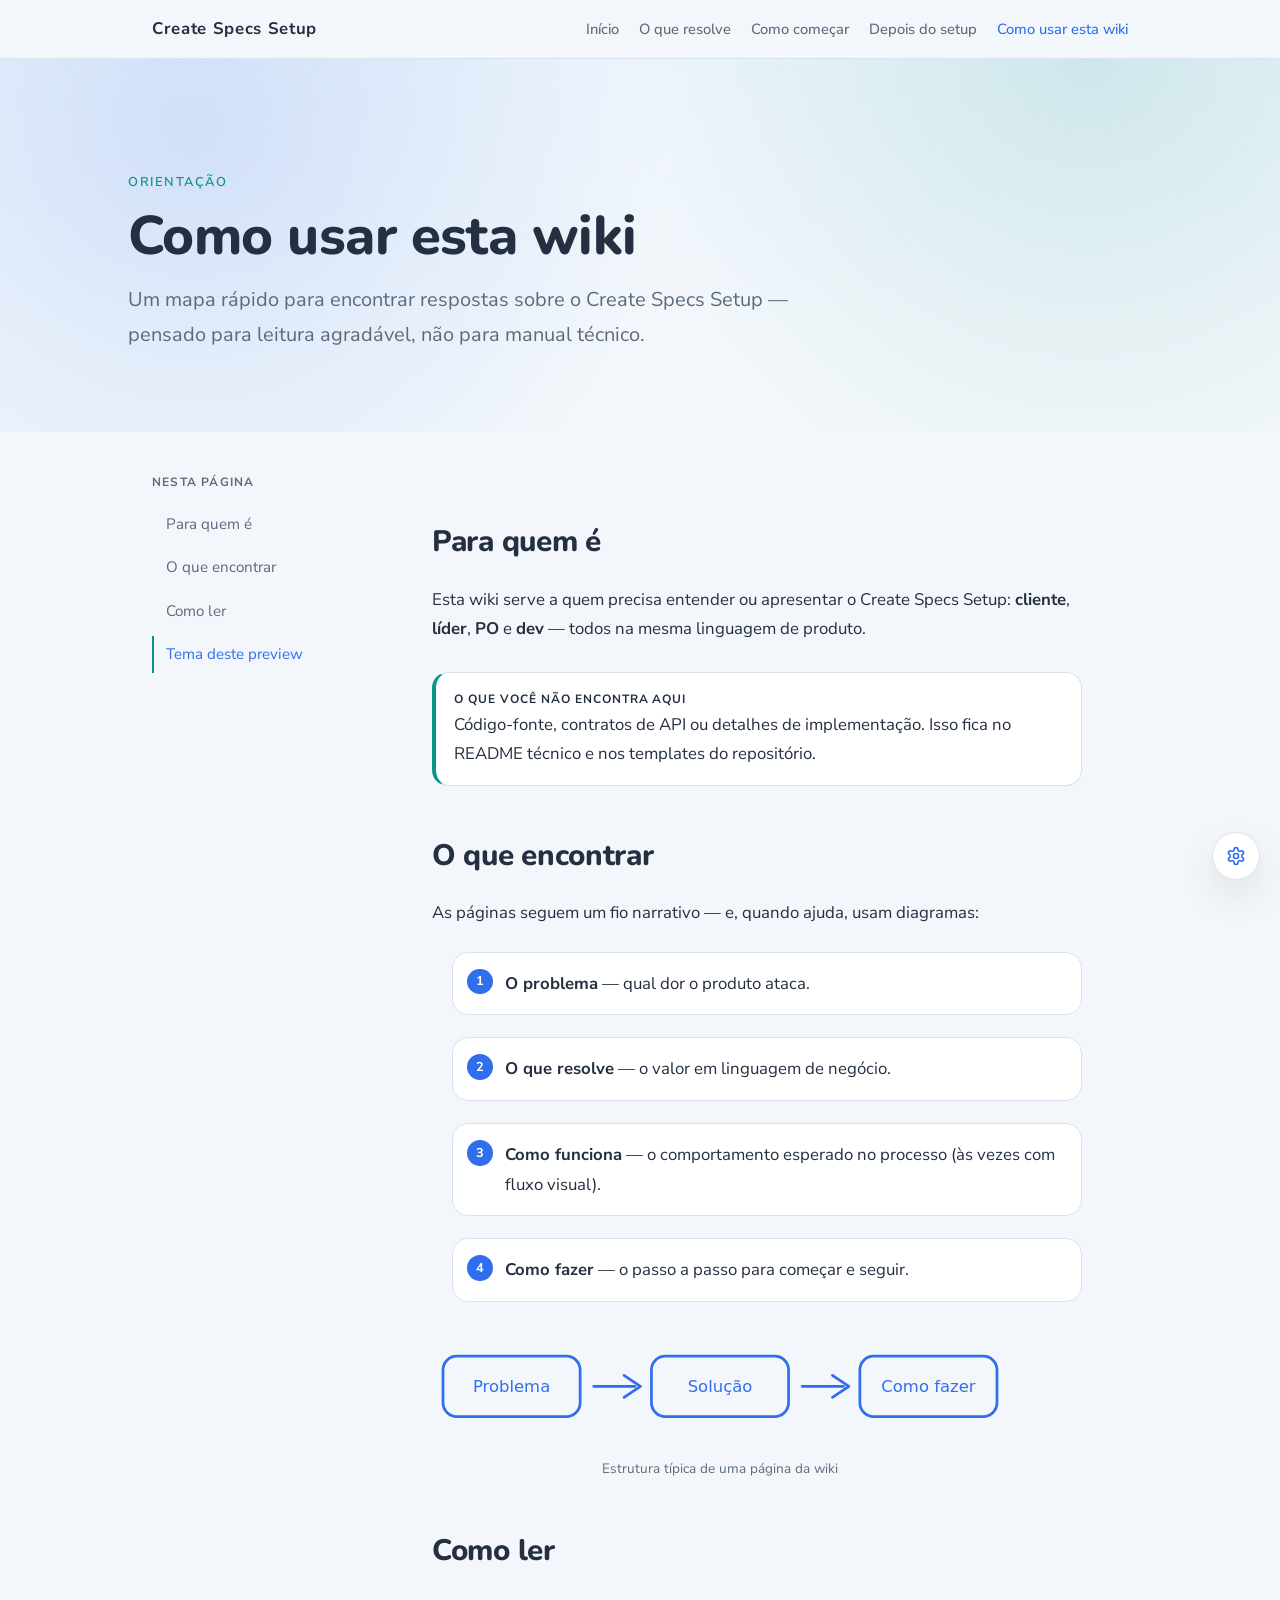
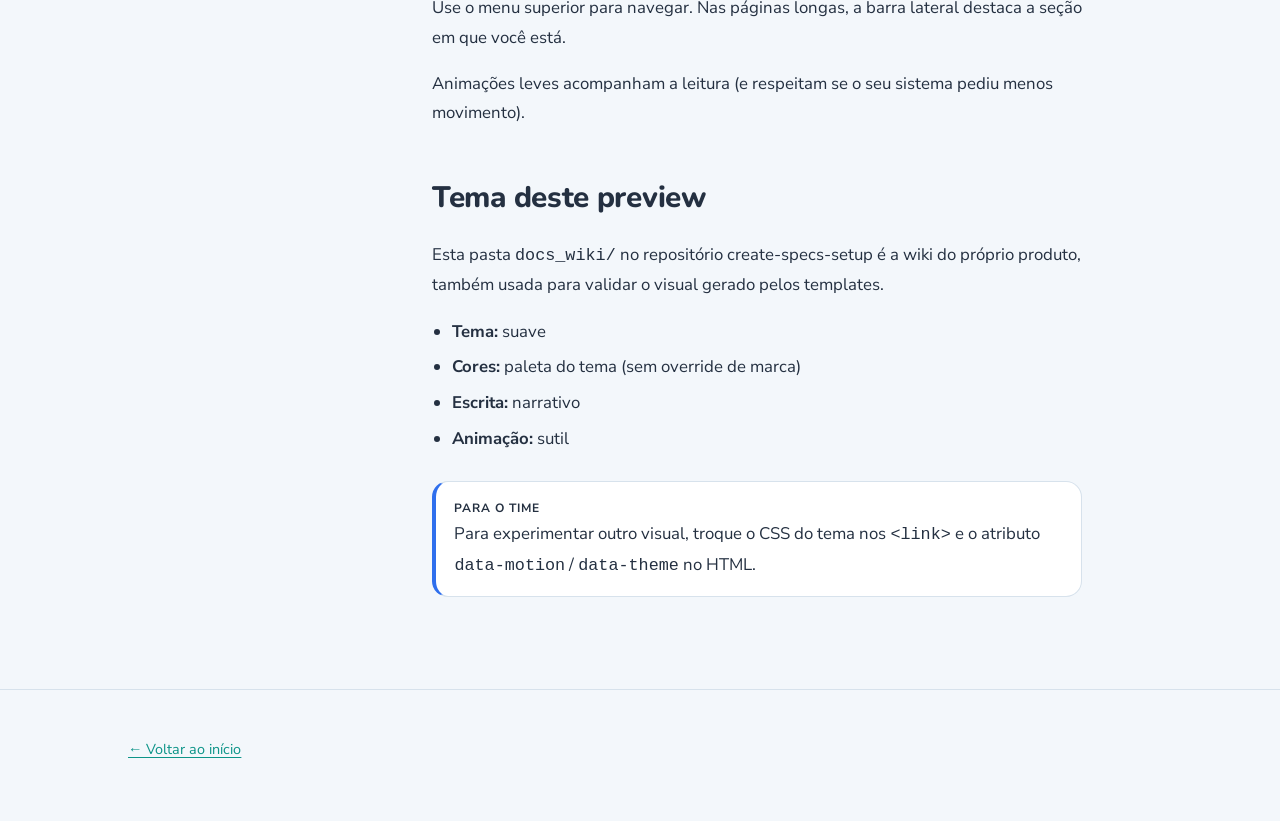
==== docs_wiki/pages/como-usar.html @ 594b2295 "feat: adiciona docs wiki de produto no bootstrap SDD Inclui templates HTML/CSS/JS estáticos, skill d" ====
<!DOCTYPE html>
<html lang="pt-BR" data-motion="sutil" data-theme="suave" data-writing="narrativo">
<head>
  <meta charset="utf-8">
  <meta name="viewport" content="width=device-width, initial-scale=1">
  <title>Como usar esta wiki — Create Specs Setup</title>
  <meta name="description" content="Como navegar na wiki do Create Specs Setup.">
  <link rel="stylesheet" href="../assets/css/themes/suave.css">
  <link rel="stylesheet" href="../assets/css/tokens.css">
  <link rel="stylesheet" href="../assets/css/base.css">
  <link rel="stylesheet" href="../assets/css/diagrams.css">
  <link rel="stylesheet" href="../assets/css/motion.css">
</head>
<body>
  <div class="reading-progress" aria-hidden="true"></div>

  <header class="site-header">
    <div class="site-header__inner">
      <a class="brand" href="../index.html">Create Specs Setup</a>
      <ul class="nav">
        <li><a href="../index.html">Início</a></li>
        <li><a href="o-que-resolve.html">O que resolve</a></li>
        <li><a href="como-comecar.html">Como começar</a></li>
        <li><a href="depois-do-setup.html">Depois do setup</a></li>
        <li><a href="como-usar.html" aria-current="page">Como usar esta wiki</a></li>
      </ul>
    </div>
  </header>

  <section class="hero">
    <div class="hero__inner">
      <p class="hero__eyebrow">Orientação</p>
      <h1 class="hero__title">Como usar esta wiki</h1>
      <p class="hero__lead">
        Um mapa rápido para encontrar respostas sobre o Create Specs Setup —
        pensado para leitura agradável, não para manual técnico.
      </p>
    </div>
  </section>

  <div class="layout layout--with-sidebar">
    <aside class="sidebar" data-reveal>
      <p class="sidebar__title">Nesta página</p>
      <nav>
        <ul>
          <li><a href="#para-quem">Para quem é</a></li>
          <li><a href="#o-que-encontrar">O que encontrar</a></li>
          <li><a href="#como-ler">Como ler</a></li>
          <li><a href="#tema">Tema deste preview</a></li>
        </ul>
      </nav>
    </aside>

    <main class="content">
      <section data-reveal>
        <h2 id="para-quem">Para quem é</h2>
        <p>
          Esta wiki serve a quem precisa entender ou apresentar o Create Specs Setup:
          <strong>cliente</strong>, <strong>líder</strong>, <strong>PO</strong> e <strong>dev</strong> —
          todos na mesma linguagem de produto.
        </p>
        <div class="callout">
          <p class="callout__label">O que você não encontra aqui</p>
          <p>Código-fonte, contratos de API ou detalhes de implementação. Isso fica no README técnico e nos templates do repositório.</p>
        </div>
      </section>

      <section data-reveal>
        <h2 id="o-que-encontrar">O que encontrar</h2>
        <p>As páginas seguem um fio narrativo — e, quando ajuda, usam diagramas:</p>
        <ol class="steps" data-reveal>
          <li><strong>O problema</strong> — qual dor o produto ataca.</li>
          <li><strong>O que resolve</strong> — o valor em linguagem de negócio.</li>
          <li><strong>Como funciona</strong> — o comportamento esperado no processo (às vezes com fluxo visual).</li>
          <li><strong>Como fazer</strong> — o passo a passo para começar e seguir.</li>
        </ol>
        <figure class="diagram-figure" data-reveal aria-label="Fluxo didático simplificado">
          <svg xmlns="http://www.w3.org/2000/svg" viewBox="0 0 420 88" fill="none" role="img">
            <title>Problema → Solução → Como fazer</title>
            <rect x="8" y="22" width="100" height="44" rx="10" stroke="currentColor" stroke-width="2"/>
            <text x="58" y="48" text-anchor="middle" fill="currentColor" font-size="12" font-family="system-ui,sans-serif">Problema</text>
            <path d="M118 44 H148" stroke="currentColor" stroke-width="2" stroke-linecap="round"/>
            <path d="M140 36 L152 44 L140 52" stroke="currentColor" stroke-width="2" stroke-linecap="round" stroke-linejoin="round" fill="none"/>
            <rect x="160" y="22" width="100" height="44" rx="10" stroke="currentColor" stroke-width="2"/>
            <text x="210" y="48" text-anchor="middle" fill="currentColor" font-size="12" font-family="system-ui,sans-serif">Solução</text>
            <path d="M270 44 H300" stroke="currentColor" stroke-width="2" stroke-linecap="round"/>
            <path d="M292 36 L304 44 L292 52" stroke="currentColor" stroke-width="2" stroke-linecap="round" stroke-linejoin="round" fill="none"/>
            <rect x="312" y="22" width="100" height="44" rx="10" stroke="currentColor" stroke-width="2"/>
            <text x="362" y="48" text-anchor="middle" fill="currentColor" font-size="12" font-family="system-ui,sans-serif">Como fazer</text>
          </svg>
          <figcaption>Estrutura típica de uma página da wiki</figcaption>
        </figure>
      </section>

      <section data-reveal>
        <h2 id="como-ler">Como ler</h2>
        <p>
          Use o menu superior para navegar. Nas páginas longas, a barra lateral
          destaca a seção em que você está.
        </p>
        <p>
          Animações leves acompanham a leitura (e respeitam se o seu sistema pediu menos movimento).
        </p>
      </section>

      <section data-reveal>
        <h2 id="tema">Tema deste preview</h2>
        <p>
          Esta pasta <code>docs_wiki/</code> no repositório create-specs-setup é a wiki do próprio produto,
          também usada para validar o visual gerado pelos templates.
        </p>
        <ul>
          <li><strong>Tema:</strong> suave</li>
          <li><strong>Cores:</strong> paleta do tema (sem override de marca)</li>
          <li><strong>Escrita:</strong> narrativo</li>
          <li><strong>Animação:</strong> sutil</li>
        </ul>
        <div class="callout callout--tip">
          <p class="callout__label">Para o time</p>
          <p>Para experimentar outro visual, troque o CSS do tema nos <code>&lt;link&gt;</code> e o atributo <code>data-motion</code> / <code>data-theme</code> no HTML.</p>
        </div>
      </section>
    </main>
  </div>

  <footer class="site-footer">
    <div class="site-footer__inner">
      <p><a href="../index.html">← Voltar ao início</a></p>
    </div>
  </footer>

  <script src="../assets/js/motion.js"></script>
  <script src="../assets/js/nav.js"></script>
  <script src="../assets/js/config-panel.js"></script>
</body>
</html>
---- docs_wiki/assets/css/themes/suave.css ----
/* Tema: suave — leve, acolhedor, muito espaço em branco */
@import url("https://fonts.googleapis.com/css2?family=Nunito:wght@500;600;700;800&family=Nunito+Sans:wght@400;500;600;700&display=swap");

:root {
  --font-heading: "Nunito", "Segoe UI", sans-serif;
  --font-body: "Nunito Sans", "Segoe UI", sans-serif;
  --font-size-body: 1.05rem;
  --line-height: 1.75;
  --heading-weight: 800;
  --heading-tracking: -0.01em;
  --brand-tracking: 0.04em;
  --content-max: 64rem;
  --radius: 1rem;
  --card-padding: 1.35rem 1.4rem;

  --color-bg: #f3f7fb;
  --color-surface: #ffffff;
  --color-text: #243041;
  --color-muted: #5b6b7c;
  --color-border: #d7e2ec;
  --color-primary: #2f6fed;
  --color-accent: #0d9488;
  --color-on-accent: #ffffff;

  --hero-bg:
    radial-gradient(circle at 15% 20%, color-mix(in srgb, var(--color-primary) 16%, transparent), transparent 42%),
    radial-gradient(circle at 85% 0%, color-mix(in srgb, var(--color-accent) 14%, transparent), transparent 40%),
    linear-gradient(180deg, #eef5fc 0%, var(--color-bg) 70%);

  --shadow-card: 0 8px 24px color-mix(in srgb, #243041 6%, transparent);
  --shadow-card-hover: 0 16px 36px color-mix(in srgb, #243041 10%, transparent);
}
---- docs_wiki/assets/css/tokens.css ----
/* Tokens de cor — preenchido no setup se docs_wiki.usar_cores_marca: true.
   Se false, deixe vazio (o tema já define as cores). */

:root {
  /* Exemplo:
  --color-primary: #1f4b3a;
  --color-accent: #b45309;
  */
}
---- docs_wiki/assets/css/base.css ----
/* docs_wiki — base layout (tokens vêm do tema + tokens.css) */
*,
*::before,
*::after {
  box-sizing: border-box;
}

html {
  scroll-behavior: smooth;
}

body {
  margin: 0;
  font-family: var(--font-body);
  font-size: var(--font-size-body);
  line-height: var(--line-height);
  color: var(--color-text);
  background: var(--color-bg);
  -webkit-font-smoothing: antialiased;
}

img {
  max-width: 100%;
  height: auto;
  display: block;
}

a {
  color: var(--color-accent);
  text-decoration-thickness: 0.08em;
  text-underline-offset: 0.18em;
  transition: color 0.2s ease, opacity 0.2s ease;
}

a:hover {
  color: var(--color-primary);
}

:focus-visible {
  outline: 2px solid var(--color-accent);
  outline-offset: 3px;
}

.site-header {
  position: sticky;
  top: 0;
  z-index: 40;
  backdrop-filter: blur(12px);
  background: color-mix(in srgb, var(--color-bg) 88%, transparent);
  border-bottom: 1px solid var(--color-border);
}

.site-header__inner {
  max-width: var(--content-max);
  margin: 0 auto;
  padding: 0.9rem 1.5rem;
  display: flex;
  align-items: center;
  justify-content: space-between;
  gap: 1rem;
}

.brand {
  font-family: var(--font-heading);
  font-weight: 700;
  font-size: 1.05rem;
  letter-spacing: var(--brand-tracking);
  color: var(--color-text);
  text-decoration: none;
}

.brand:hover {
  color: var(--color-primary);
}

.nav {
  display: flex;
  flex-wrap: wrap;
  gap: 0.75rem 1.25rem;
  list-style: none;
  margin: 0;
  padding: 0;
}

.nav a {
  color: var(--color-muted);
  text-decoration: none;
  font-size: 0.92rem;
  font-weight: 500;
}

.nav a:hover,
.nav a[aria-current="page"] {
  color: var(--color-primary);
}

.reading-progress {
  position: fixed;
  top: 0;
  left: 0;
  height: 3px;
  width: 0;
  z-index: 50;
  background: linear-gradient(90deg, var(--color-primary), var(--color-accent));
  transform-origin: left;
  pointer-events: none;
}

.hero {
  position: relative;
  overflow: hidden;
  padding: clamp(3.5rem, 10vw, 7rem) 1.5rem clamp(3rem, 8vw, 5rem);
  background: var(--hero-bg);
}

.hero__inner {
  max-width: var(--content-max);
  margin: 0 auto;
}

.hero__eyebrow {
  margin: 0 0 0.75rem;
  font-size: 0.8rem;
  font-weight: 600;
  letter-spacing: 0.12em;
  text-transform: uppercase;
  color: var(--color-accent);
}

.hero__title {
  margin: 0 0 1rem;
  font-family: var(--font-heading);
  font-size: clamp(2.1rem, 5vw, 3.4rem);
  font-weight: var(--heading-weight);
  line-height: 1.12;
  letter-spacing: var(--heading-tracking);
  color: var(--color-text);
  max-width: 16ch;
}

.hero__lead {
  margin: 0;
  max-width: 42rem;
  font-size: clamp(1.05rem, 2vw, 1.25rem);
  color: var(--color-muted);
}

.layout {
  max-width: var(--content-max);
  margin: 0 auto;
  padding: 2.5rem 1.5rem 4rem;
  display: grid;
  gap: 2.5rem;
}

@media (min-width: 960px) {
  .layout--with-sidebar {
    grid-template-columns: 15rem minmax(0, 1fr);
    align-items: start;
  }
}

.sidebar {
  position: sticky;
  top: 4.5rem;
}

.sidebar__title {
  margin: 0 0 0.75rem;
  font-size: 0.75rem;
  font-weight: 700;
  letter-spacing: 0.1em;
  text-transform: uppercase;
  color: var(--color-muted);
}

.sidebar nav ul {
  list-style: none;
  margin: 0;
  padding: 0;
  display: grid;
  gap: 0.35rem;
}

.sidebar a {
  display: block;
  padding: 0.35rem 0;
  color: var(--color-muted);
  text-decoration: none;
  font-size: 0.95rem;
  border-left: 2px solid transparent;
  padding-left: 0.75rem;
}

.sidebar a:hover,
.sidebar a.is-active {
  color: var(--color-primary);
  border-left-color: var(--color-accent);
}

.content > * + * {
  margin-top: 1.25rem;
}

.content h2 {
  margin-top: 2.75rem;
  margin-bottom: 0.75rem;
  font-family: var(--font-heading);
  font-size: clamp(1.45rem, 2.5vw, 1.85rem);
  font-weight: var(--heading-weight);
  letter-spacing: var(--heading-tracking);
  color: var(--color-text);
  scroll-margin-top: 5rem;
}

.content h3 {
  margin-top: 1.75rem;
  margin-bottom: 0.5rem;
  font-family: var(--font-heading);
  font-size: 1.15rem;
  color: var(--color-text);
  scroll-margin-top: 5rem;
}

.content p,
.content li {
  color: var(--color-text);
}

.content p {
  max-width: 65ch;
}

.content ul,
.content ol {
  padding-left: 1.25rem;
  max-width: 65ch;
}

.content li + li {
  margin-top: 0.4rem;
}

.lead {
  font-size: 1.15rem;
  color: var(--color-muted);
  max-width: 55ch;
}

.card-grid {
  display: grid;
  gap: 1rem;
  margin-top: 1.5rem;
}

@media (min-width: 720px) {
  .card-grid {
    grid-template-columns: repeat(2, minmax(0, 1fr));
  }
}

.card {
  display: block;
  padding: var(--card-padding);
  border-radius: var(--radius);
  background: var(--color-surface);
  border: 1px solid var(--color-border);
  text-decoration: none;
  color: inherit;
  box-shadow: var(--shadow-card);
  transition: transform 0.25s ease, box-shadow 0.25s ease, border-color 0.25s ease;
}

.card:hover {
  transform: translateY(-3px);
  box-shadow: var(--shadow-card-hover);
  border-color: color-mix(in srgb, var(--color-accent) 45%, var(--color-border));
}

.card__title {
  margin: 0 0 0.4rem;
  font-family: var(--font-heading);
  font-size: 1.15rem;
  color: var(--color-text);
}

.card__text {
  margin: 0;
  color: var(--color-muted);
  font-size: 0.95rem;
}

.callout {
  margin: 1.75rem 0;
  padding: 1rem 1.15rem;
  border-radius: var(--radius);
  border: 1px solid var(--color-border);
  background: var(--color-surface);
  border-left: 4px solid var(--color-accent);
  max-width: 65ch;
}

.callout--tip {
  border-left-color: var(--color-primary);
}

.callout--warn {
  border-left-color: #c45c26;
}

.callout__label {
  margin: 0 0 0.35rem;
  font-size: 0.75rem;
  font-weight: 700;
  letter-spacing: 0.08em;
  text-transform: uppercase;
  color: var(--color-accent);
}

.callout p {
  margin: 0;
}

.steps {
  list-style: none;
  margin: 1.5rem 0;
  padding: 0;
  display: grid;
  gap: 1rem;
  max-width: 65ch;
  counter-reset: step;
}

.steps li {
  position: relative;
  padding: 1rem 1rem 1rem 3.25rem;
  border-radius: var(--radius);
  background: var(--color-surface);
  border: 1px solid var(--color-border);
  counter-increment: step;
}

.steps li::before {
  content: counter(step);
  position: absolute;
  left: 0.9rem;
  top: 1rem;
  width: 1.6rem;
  height: 1.6rem;
  border-radius: 999px;
  display: grid;
  place-items: center;
  font-size: 0.8rem;
  font-weight: 700;
  color: var(--color-on-accent);
  background: var(--color-primary);
}

.site-footer {
  border-top: 1px solid var(--color-border);
  padding: 2rem 1.5rem 3rem;
  color: var(--color-muted);
  font-size: 0.9rem;
}

.site-footer__inner {
  max-width: var(--content-max);
  margin: 0 auto;
}

@media (max-width: 719px) {
  .site-header__inner {
    flex-direction: column;
    align-items: flex-start;
  }

  .sidebar {
    position: static;
  }
}
---- docs_wiki/assets/css/diagrams.css ----
/* Diagramas didáticos — fluxo, passos horizontais, comparação */

.diagram {
  margin: 1.75rem 0;
  padding: 1.25rem 1.15rem;
  border-radius: var(--radius);
  border: 1px solid var(--color-border);
  background: var(--color-surface);
  max-width: 48rem;
}

.diagram__title {
  margin: 0 0 1rem;
  font-size: 0.75rem;
  font-weight: 700;
  letter-spacing: 0.08em;
  text-transform: uppercase;
  color: var(--color-muted);
}

.flow {
  list-style: none;
  margin: 0;
  padding: 0;
  display: flex;
  flex-direction: column;
  gap: 0;
}

.flow__step {
  position: relative;
  display: grid;
  grid-template-columns: 2.25rem minmax(0, 1fr);
  gap: 0.85rem;
  align-items: start;
}

.flow__step + .flow__step {
  margin-top: 0.15rem;
}

.flow__rail {
  display: flex;
  flex-direction: column;
  align-items: center;
  min-height: 100%;
}

.flow__dot {
  width: 2.25rem;
  height: 2.25rem;
  border-radius: 999px;
  display: grid;
  place-items: center;
  font-size: 0.8rem;
  font-weight: 700;
  color: var(--color-on-accent);
  background: var(--color-primary);
  flex-shrink: 0;
}

.flow__line {
  width: 2px;
  flex: 1;
  min-height: 1.25rem;
  margin: 0.25rem 0;
  background: color-mix(in srgb, var(--color-primary) 35%, var(--color-border));
}

.flow__step:last-child .flow__line {
  display: none;
}

.flow__body {
  padding-bottom: 1.15rem;
}

.flow__label {
  margin: 0.2rem 0 0.25rem;
  font-family: var(--font-heading);
  font-size: 1.05rem;
  font-weight: 700;
  color: var(--color-text);
}

.flow__text {
  margin: 0;
  font-size: 0.95rem;
  color: var(--color-muted);
}

/* Fluxo horizontal (desktop) */
.flow--row {
  display: grid;
  gap: 0.75rem;
}

@media (min-width: 800px) {
  .flow--row {
    grid-template-columns: repeat(4, minmax(0, 1fr));
    align-items: stretch;
  }

  .flow--row .flow__step {
    grid-template-columns: 1fr;
    text-align: center;
  }

  .flow--row .flow__rail {
    flex-direction: row;
    justify-content: center;
    min-height: auto;
    margin-bottom: 0.65rem;
  }

  .flow--row .flow__line {
    width: auto;
    height: 2px;
    flex: 1;
    min-height: 0;
    margin: 0 0.25rem;
  }

  .flow--row .flow__step:last-child .flow__line {
    display: none;
  }

  .flow--row .flow__body {
    padding-bottom: 0;
  }
}

/* Dois caminhos / bifurcação */
.split {
  display: grid;
  gap: 0.75rem;
}

@media (min-width: 720px) {
  .split {
    grid-template-columns: 1fr auto 1fr;
    align-items: stretch;
  }
}

.split__card {
  padding: 1rem 1.1rem;
  border-radius: var(--radius);
  border: 1px solid var(--color-border);
  background: var(--color-bg);
}

.split__card h4 {
  margin: 0 0 0.4rem;
  font-family: var(--font-heading);
  font-size: 1rem;
}

.split__card p {
  margin: 0;
  font-size: 0.92rem;
  color: var(--color-muted);
}

.split__vs {
  display: grid;
  place-items: center;
  font-size: 0.75rem;
  font-weight: 700;
  letter-spacing: 0.08em;
  text-transform: uppercase;
  color: var(--color-accent);
  padding: 0.5rem 0;
}

/* Caixa de decisão */
.decision {
  margin: 1.5rem 0;
  padding: 1rem 1.15rem;
  border-radius: var(--radius);
  border: 2px dashed color-mix(in srgb, var(--color-accent) 55%, var(--color-border));
  background: color-mix(in srgb, var(--color-accent) 8%, var(--color-surface));
  max-width: 40rem;
  text-align: center;
}

.decision strong {
  display: block;
  margin-bottom: 0.35rem;
  font-family: var(--font-heading);
  font-size: 1.05rem;
}

.decision p {
  margin: 0;
  color: var(--color-muted);
  font-size: 0.95rem;
}

/* Figura SVG genérica */
.diagram-figure {
  margin: 1.5rem 0;
  max-width: 36rem;
}

.diagram-figure svg {
  width: 100%;
  height: auto;
  display: block;
  color: var(--color-primary);
}

.diagram-figure figcaption {
  margin-top: 0.65rem;
  font-size: 0.85rem;
  color: var(--color-muted);
  text-align: center;
}

html[data-motion="sutil"] .flow__step,
html[data-motion="elaborado"] .flow__step {
  opacity: 0;
  transform: translateY(0.75rem);
}

html[data-motion="sutil"] .flow.is-visible .flow__step,
html[data-motion="elaborado"] .flow.is-visible .flow__step {
  animation: wiki-hero-in 0.5s ease forwards;
}

html[data-motion="sutil"] .flow.is-visible .flow__step:nth-child(1),
html[data-motion="elaborado"] .flow.is-visible .flow__step:nth-child(1) { animation-delay: 0.05s; }
html[data-motion="sutil"] .flow.is-visible .flow__step:nth-child(2),
html[data-motion="elaborado"] .flow.is-visible .flow__step:nth-child(2) { animation-delay: 0.12s; }
html[data-motion="sutil"] .flow.is-visible .flow__step:nth-child(3),
html[data-motion="elaborado"] .flow.is-visible .flow__step:nth-child(3) { animation-delay: 0.19s; }
html[data-motion="sutil"] .flow.is-visible .flow__step:nth-child(4),
html[data-motion="elaborado"] .flow.is-visible .flow__step:nth-child(4) { animation-delay: 0.26s; }
html[data-motion="sutil"] .flow.is-visible .flow__step:nth-child(5),
html[data-motion="elaborado"] .flow.is-visible .flow__step:nth-child(5) { animation-delay: 0.33s; }
html[data-motion="sutil"] .flow.is-visible .flow__step:nth-child(6),
html[data-motion="elaborado"] .flow.is-visible .flow__step:nth-child(6) { animation-delay: 0.4s; }
html[data-motion="sutil"] .flow.is-visible .flow__step:nth-child(7),
html[data-motion="elaborado"] .flow.is-visible .flow__step:nth-child(7) { animation-delay: 0.47s; }

@media (prefers-reduced-motion: reduce) {
  html[data-motion] .flow__step {
    opacity: 1 !important;
    transform: none !important;
    animation: none !important;
  }
}
---- docs_wiki/assets/css/motion.css ----
/* Animação — níveis via data-motion no <html>: nenhum | sutil | elaborado */

[data-reveal] {
  --reveal-distance: 1.1rem;
}

html[data-motion="sutil"] [data-reveal],
html[data-motion="elaborado"] [data-reveal] {
  opacity: 0;
  transform: translateY(var(--reveal-distance));
  transition:
    opacity 0.55s ease,
    transform 0.55s ease;
}

html[data-motion="sutil"] [data-reveal].is-visible,
html[data-motion="elaborado"] [data-reveal].is-visible {
  opacity: 1;
  transform: none;
}

html[data-motion="elaborado"] [data-reveal] {
  --reveal-distance: 1.6rem;
  transition-duration: 0.7s;
}

html[data-motion="elaborado"] .hero__eyebrow,
html[data-motion="elaborado"] .hero__title,
html[data-motion="elaborado"] .hero__lead {
  opacity: 0;
  transform: translateY(1rem);
  animation: wiki-hero-in 0.8s ease forwards;
}

html[data-motion="elaborado"] .hero__eyebrow {
  animation-delay: 0.05s;
}

html[data-motion="elaborado"] .hero__title {
  animation-delay: 0.18s;
}

html[data-motion="elaborado"] .hero__lead {
  animation-delay: 0.32s;
}

html[data-motion="elaborado"] .steps li {
  opacity: 0;
  transform: translateY(0.8rem);
}

html[data-motion="elaborado"] .steps.is-visible li {
  animation: wiki-hero-in 0.55s ease forwards;
}

html[data-motion="elaborado"] .steps.is-visible li:nth-child(1) { animation-delay: 0.05s; }
html[data-motion="elaborado"] .steps.is-visible li:nth-child(2) { animation-delay: 0.15s; }
html[data-motion="elaborado"] .steps.is-visible li:nth-child(3) { animation-delay: 0.25s; }
html[data-motion="elaborado"] .steps.is-visible li:nth-child(4) { animation-delay: 0.35s; }
html[data-motion="elaborado"] .steps.is-visible li:nth-child(5) { animation-delay: 0.45s; }
html[data-motion="elaborado"] .steps.is-visible li:nth-child(6) { animation-delay: 0.55s; }

html[data-motion="elaborado"] .reading-progress {
  display: block;
}

html:not([data-motion="elaborado"]) .reading-progress {
  display: none;
}

@keyframes wiki-hero-in {
  to {
    opacity: 1;
    transform: none;
  }
}

@media (prefers-reduced-motion: reduce) {
  html {
    scroll-behavior: auto;
  }

  html[data-motion] [data-reveal],
  html[data-motion="elaborado"] .hero__eyebrow,
  html[data-motion="elaborado"] .hero__title,
  html[data-motion="elaborado"] .hero__lead,
  html[data-motion="elaborado"] .steps li {
    opacity: 1 !important;
    transform: none !important;
    animation: none !important;
    transition: none !important;
  }

  .card {
    transition: none;
  }

  .reading-progress {
    display: none !important;
  }
}
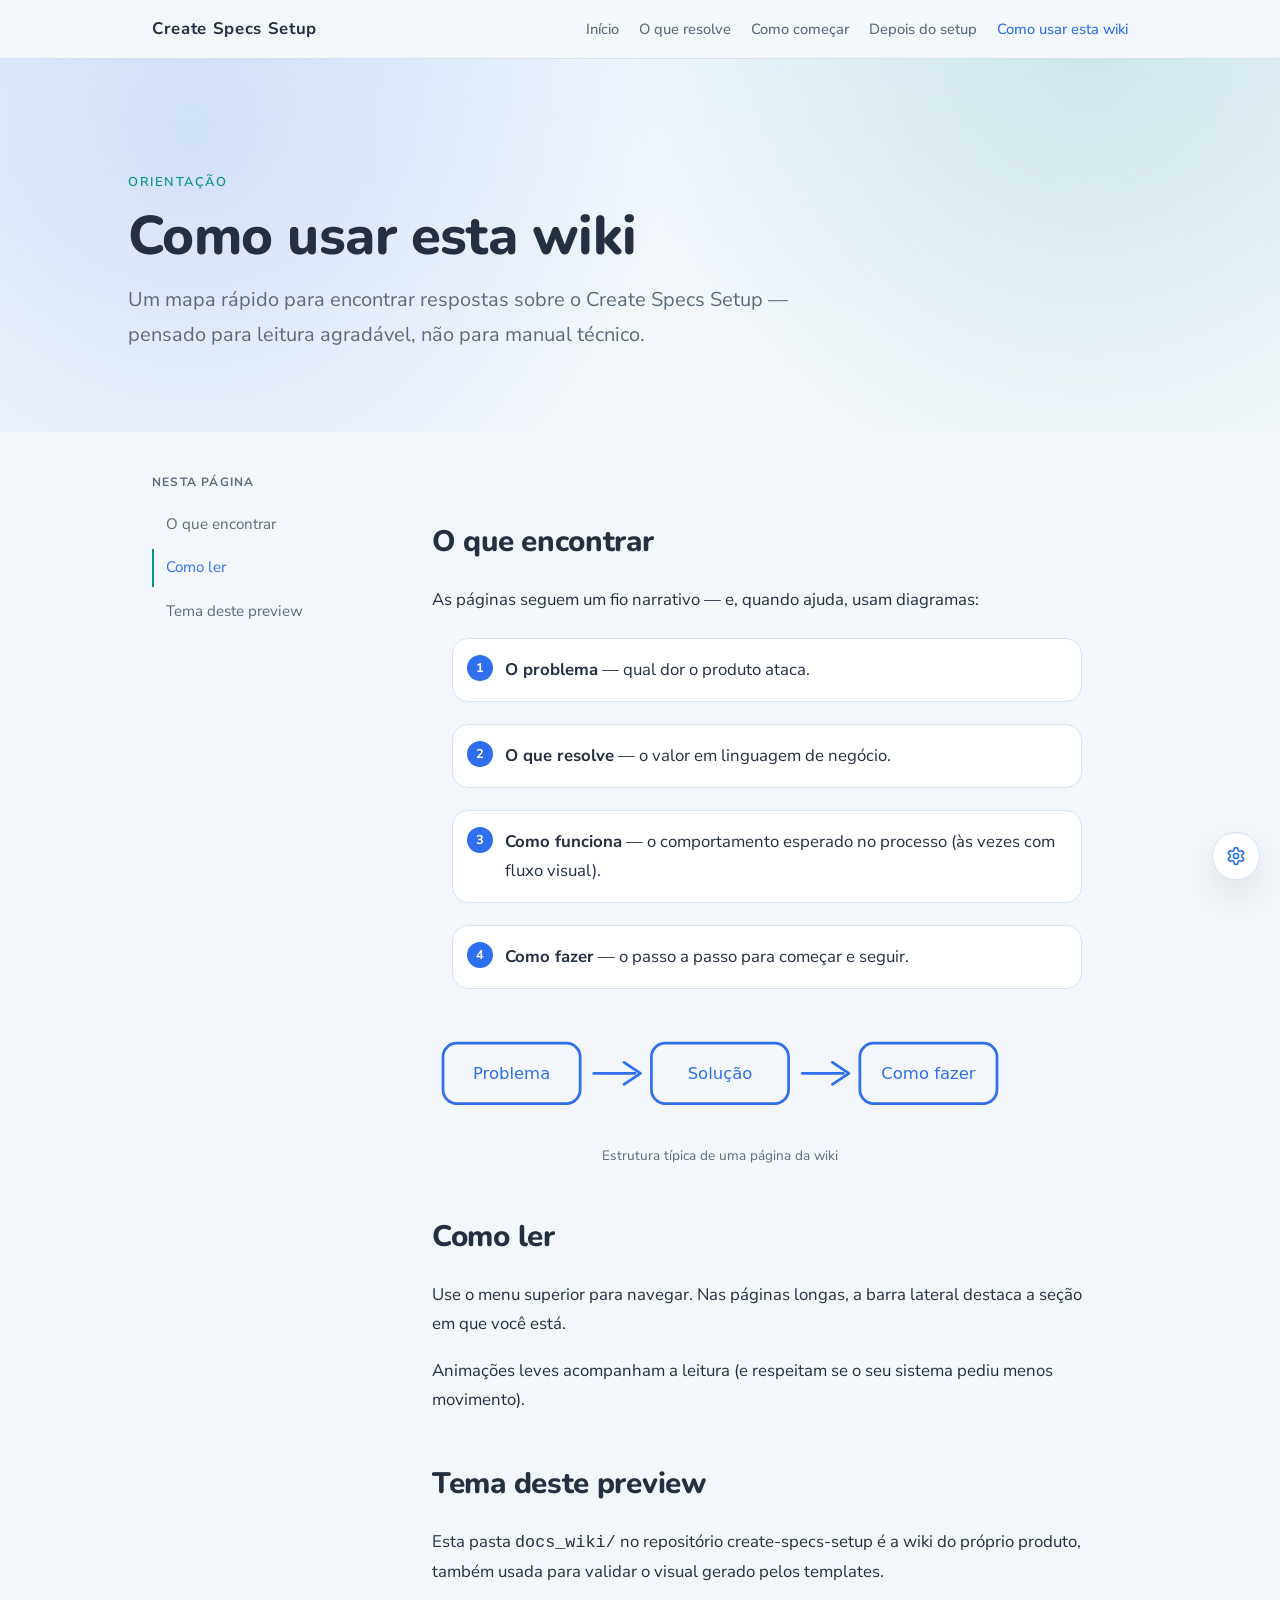
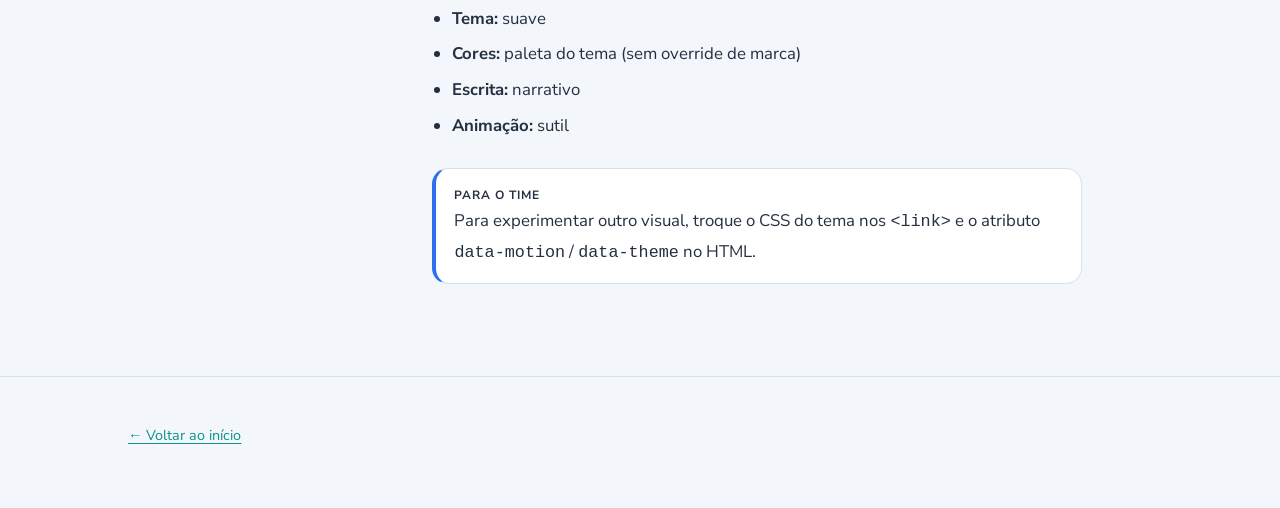
==== commit 1e23ceb9: "feat: evolui docs wiki com catálogo, busca e marca Torna a wiki escalável (catálogo + busca), corrig" ====
--- a/docs_wiki/pages/como-usar.html
+++ b/docs_wiki/pages/como-usar.html
@@ -43,7 +43,6 @@
       <p class="sidebar__title">Nesta página</p>
       <nav>
         <ul>
-          <li><a href="#para-quem">Para quem é</a></li>
           <li><a href="#o-que-encontrar">O que encontrar</a></li>
           <li><a href="#como-ler">Como ler</a></li>
           <li><a href="#tema">Tema deste preview</a></li>
@@ -52,19 +51,6 @@
     </aside>
 
     <main class="content">
-      <section data-reveal>
-        <h2 id="para-quem">Para quem é</h2>
-        <p>
-          Esta wiki serve a quem precisa entender ou apresentar o Create Specs Setup:
-          <strong>cliente</strong>, <strong>líder</strong>, <strong>PO</strong> e <strong>dev</strong> —
-          todos na mesma linguagem de produto.
-        </p>
-        <div class="callout">
-          <p class="callout__label">O que você não encontra aqui</p>
-          <p>Código-fonte, contratos de API ou detalhes de implementação. Isso fica no README técnico e nos templates do repositório.</p>
-        </div>
-      </section>
-
       <section data-reveal>
         <h2 id="o-que-encontrar">O que encontrar</h2>
         <p>As páginas seguem um fio narrativo — e, quando ajuda, usam diagramas:</p>
